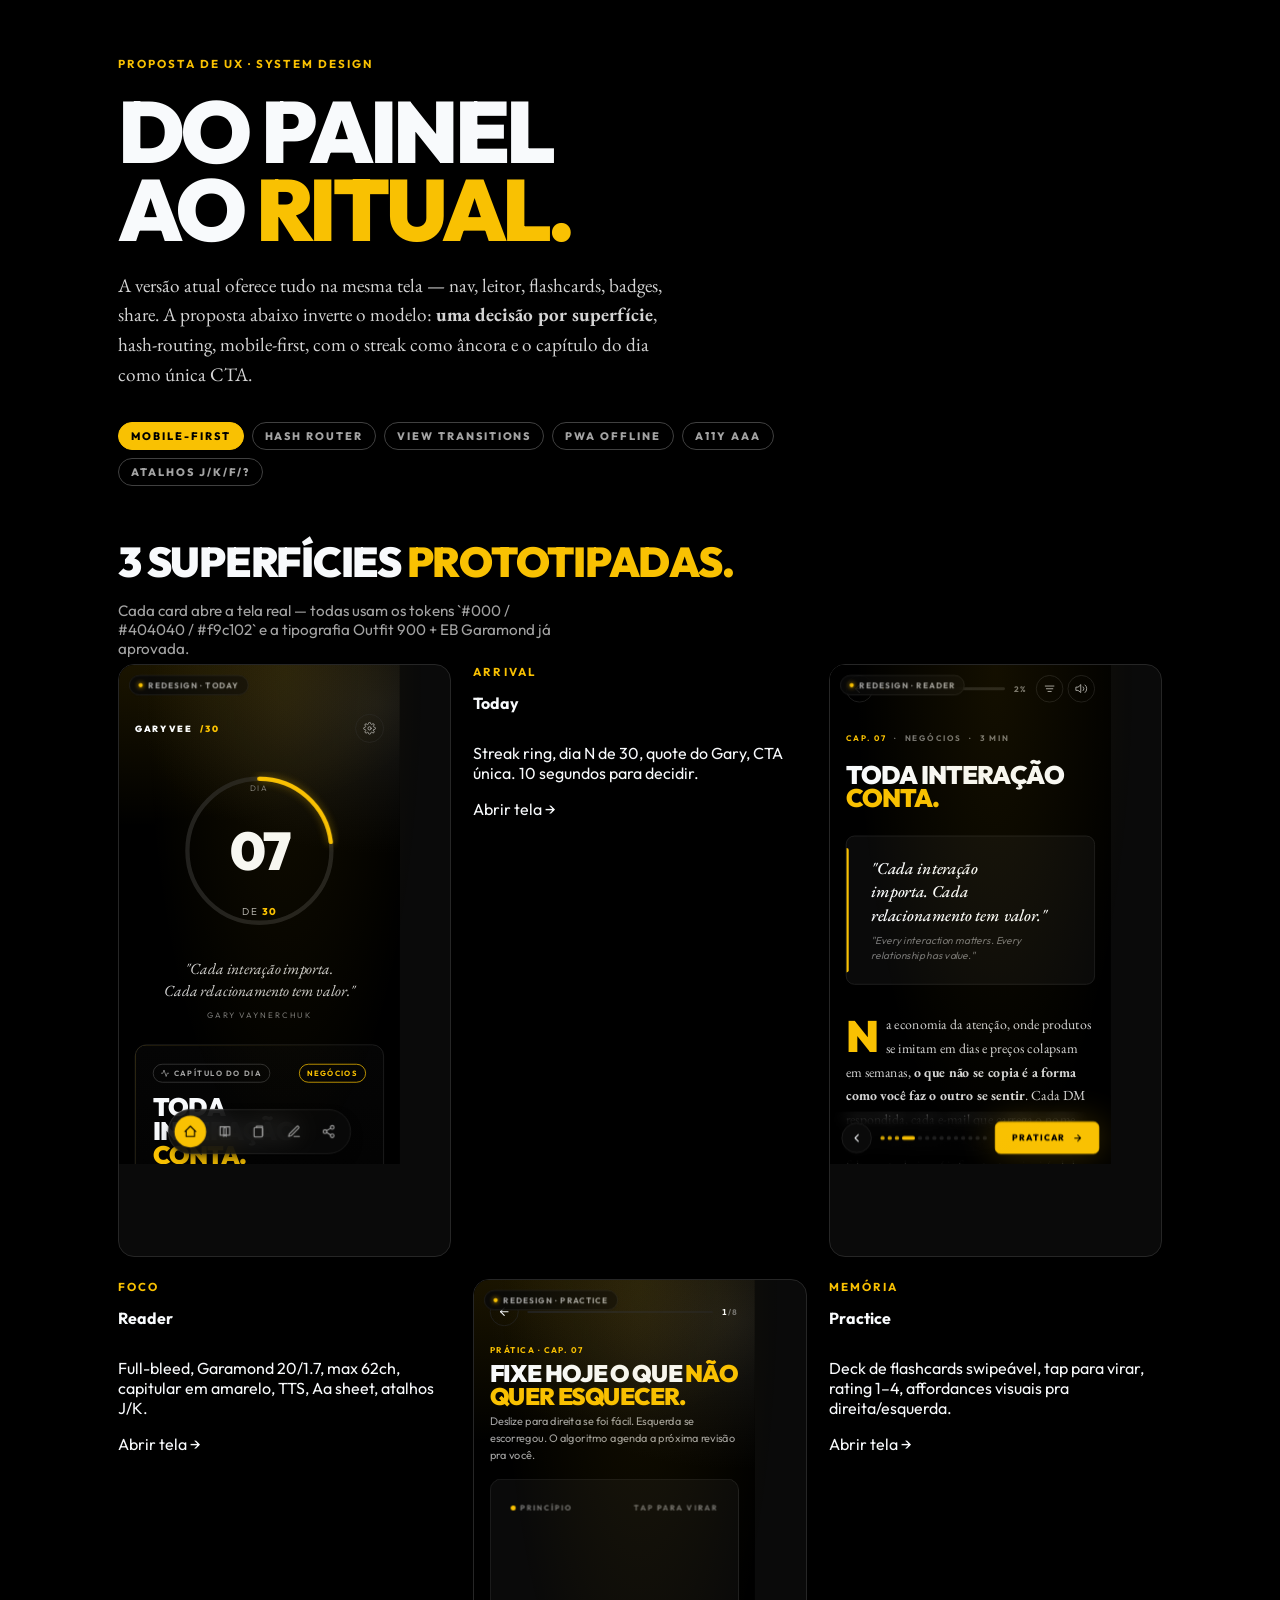
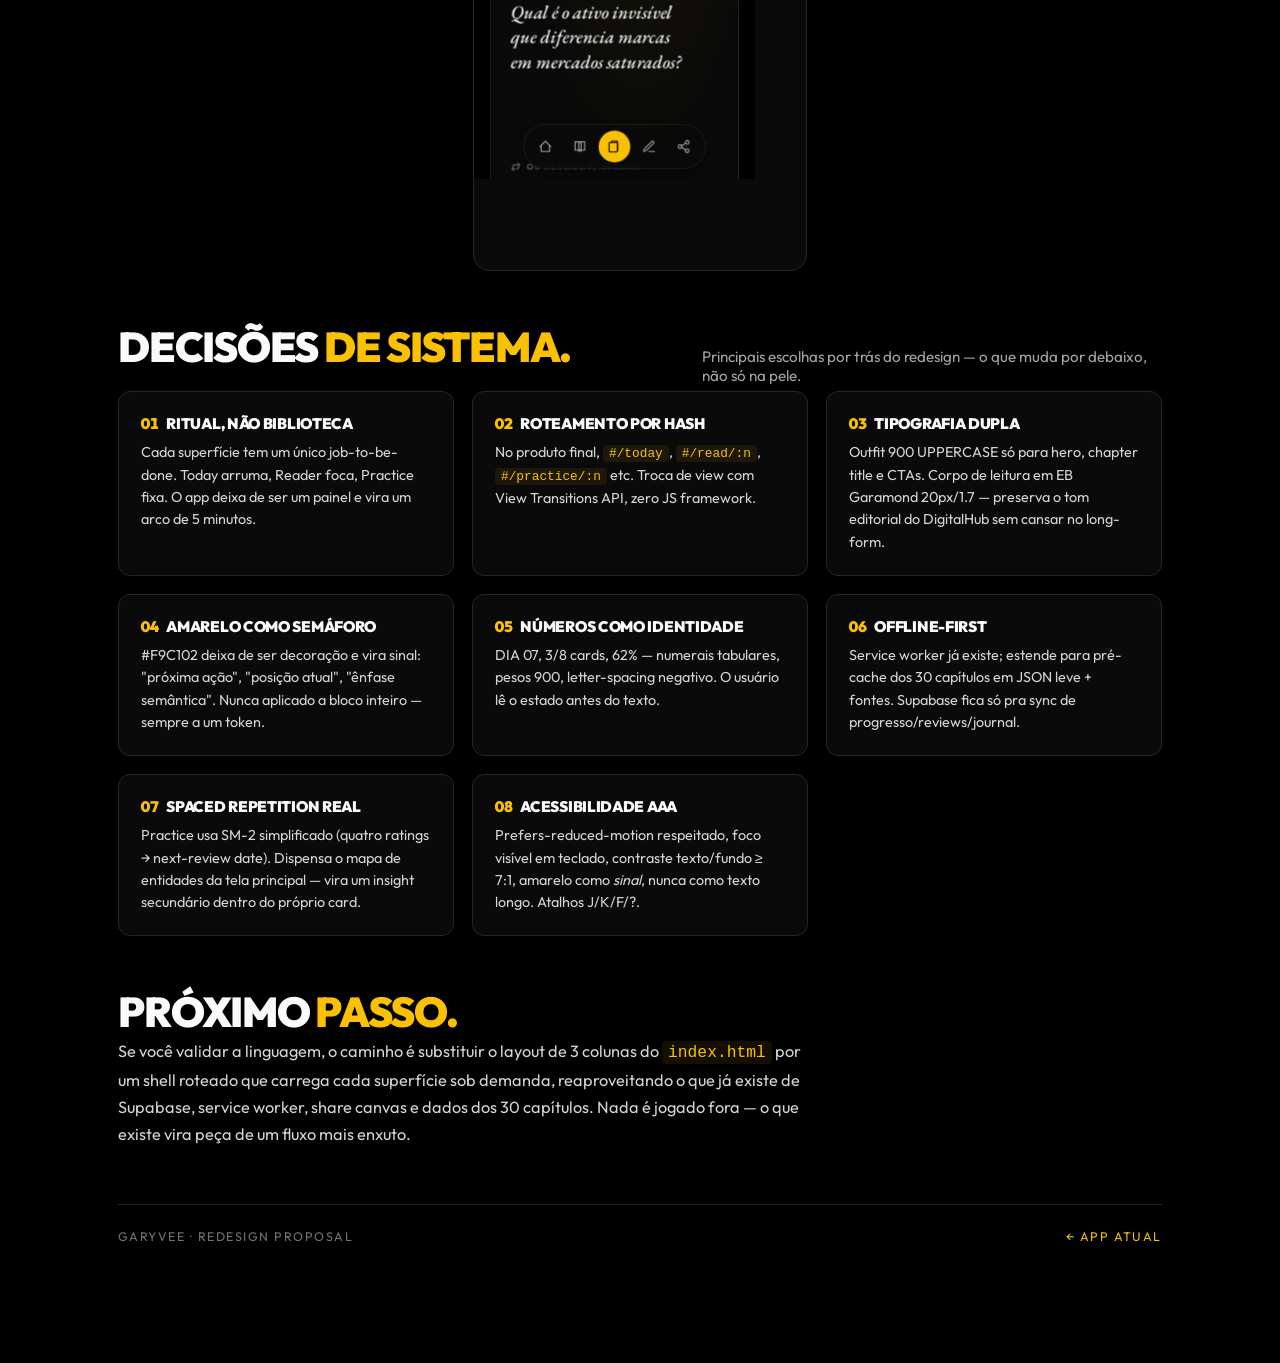
==== redesign/index.html @ ade8a3ba "Add UX redesign prototypes: Today, Reader, Practice + hub Standalone prototype set under /redesign t" ====
<!DOCTYPE html>
<html lang="pt-BR">
<head>
  <meta charset="UTF-8" />
  <meta name="viewport" content="width=device-width, initial-scale=1.0, viewport-fit=cover" />
  <meta name="theme-color" content="#000000" />
  <title>Redesign · GaryVee</title>
  <link rel="preconnect" href="https://fonts.googleapis.com" />
  <link rel="preconnect" href="https://fonts.gstatic.com" crossorigin />
  <link href="https://fonts.googleapis.com/css2?family=EB+Garamond:ital,wght@0,500;0,600;0,700;1,500&family=Outfit:wght@400;500;600;700;800;900&display=swap" rel="stylesheet" />
  <link rel="stylesheet" href="./tokens.css" />
  <style>
    .wrap {
      position: relative;
      z-index: 1;
      max-width: 1100px;
      margin: 0 auto;
      padding: calc(var(--safe-top) + 56px) 28px 120px;
      display: grid;
      gap: 56px;
    }

    .hero {
      display: grid;
      gap: 22px;
      max-width: 760px;
    }

    .hero h1 {
      font-family: var(--font-sans);
      font-weight: 900;
      text-transform: uppercase;
      letter-spacing: -0.04em;
      line-height: 0.9;
      margin: 0;
      font-size: clamp(2.6rem, 8vw, 5.4rem);
      text-wrap: balance;
    }

    .hero h1 .accent { color: var(--rmm-yellow); }

    .hero p {
      margin: 0;
      font-family: var(--font-serif);
      font-size: 1.2rem;
      line-height: 1.55;
      color: var(--rmm-text-dim);
      max-width: 62ch;
    }

    .meta-strip {
      display: flex;
      flex-wrap: wrap;
      gap: 8px;
      margin-top: 10px;
    }

    .meta-strip .tag {
      font-size: 0.68rem;
      letter-spacing: 0.18em;
      text-transform: uppercase;
      font-weight: 800;
      padding: 6px 12px;
      border-radius: var(--radius-pill);
      border: 1px solid var(--rmm-border-strong);
      color: var(--rmm-muted);
    }

    .meta-strip .tag.yellow {
      color: #000;
      background: var(--rmm-yellow);
      border-color: var(--rmm-yellow);
    }

    .section-head {
      display: flex;
      align-items: baseline;
      justify-content: space-between;
      gap: 20px;
      flex-wrap: wrap;
      margin-bottom: 6px;
    }

    .section-head h2 {
      font-family: var(--font-sans);
      font-weight: 900;
      text-transform: uppercase;
      letter-spacing: -0.03em;
      line-height: 0.95;
      margin: 0;
      font-size: clamp(1.8rem, 4vw, 2.6rem);
    }

    .section-head h2 .accent { color: var(--rmm-yellow); }

    .section-head p {
      margin: 0;
      color: var(--rmm-muted);
      font-size: 0.95rem;
      max-width: 46ch;
    }

    .preview-grid {
      display: grid;
      grid-template-columns: repeat(auto-fit, minmax(280px, 1fr));
      gap: 22px;
    }

    .preview {
      display: grid;
      gap: 14px;
      color: inherit;
      transition: transform 200ms var(--ease-out);
    }

    .preview:hover { transform: translateY(-4px); }

    .frame {
      position: relative;
      aspect-ratio: 9 / 16;
      background: var(--rmm-surface);
      border: 1px solid var(--rmm-border);
      border-radius: var(--radius-lg);
      overflow: hidden;
      box-shadow: var(--shadow-md);
    }

    .frame::after {
      content: '';
      position: absolute;
      inset: 0;
      background: radial-gradient(ellipse at top, rgba(249, 193, 2, 0.08), transparent 60%);
      pointer-events: none;
    }

    .frame iframe {
      width: 390px;
      height: calc(390px * 16 / 9);
      border: 0;
      transform-origin: top left;
      transform: scale(0.72);
      pointer-events: none;
    }

    .preview .caption {
      display: grid;
      gap: 4px;
    }

    .preview .caption .eyebrow { font-size: 0.66rem; }

    .preview .caption strong {
      font-family: var(--font-sans);
      font-weight: 900;
      text-transform: uppercase;
      letter-spacing: -0.02em;
      font-size: 1.1rem;
      line-height: 1.1;
    }

    .preview .caption p {
      margin: 0;
      color: var(--rmm-muted);
      font-size: 0.88rem;
      line-height: 1.5;
    }

    .preview .caption a {
      justify-self: start;
      margin-top: 6px;
      font-size: 0.72rem;
      font-weight: 800;
      letter-spacing: 0.16em;
      text-transform: uppercase;
      color: var(--rmm-yellow);
      display: inline-flex;
      align-items: center;
      gap: 6px;
    }

    /* system notes */
    .notes {
      display: grid;
      grid-template-columns: repeat(auto-fit, minmax(260px, 1fr));
      gap: 18px;
    }

    .note {
      padding: 22px;
      border-radius: var(--radius-md);
      border: 1px solid var(--rmm-border);
      background: var(--rmm-surface);
    }

    .note h3 {
      margin: 0 0 8px;
      font-family: var(--font-sans);
      font-weight: 900;
      text-transform: uppercase;
      letter-spacing: -0.02em;
      font-size: 0.95rem;
    }

    .note h3 .num {
      color: var(--rmm-yellow);
      margin-right: 8px;
      font-variant-numeric: tabular-nums;
    }

    .note p {
      margin: 0;
      font-size: 0.9rem;
      line-height: 1.55;
      color: var(--rmm-text-dim);
    }

    .note code {
      font-family: var(--font-mono);
      font-size: 0.8rem;
      color: var(--rmm-yellow);
      background: rgba(249, 193, 2, 0.08);
      padding: 1px 6px;
      border-radius: 4px;
    }

    footer.rd-foot {
      display: flex;
      justify-content: space-between;
      align-items: center;
      padding-top: 24px;
      border-top: 1px solid var(--rmm-border);
      font-size: 0.78rem;
      color: var(--rmm-subtle);
      letter-spacing: 0.12em;
      text-transform: uppercase;
    }

    footer.rd-foot a { color: var(--rmm-yellow); }

    @media (max-width: 520px) {
      .frame iframe { transform: scale(0.54); }
    }
  </style>
</head>
<body>
  <main class="wrap">
    <section class="hero">
      <span class="eyebrow">Proposta de UX · system design</span>
      <h1>Do painel ao <span class="accent">ritual.</span></h1>
      <p>
        A versão atual oferece tudo na mesma tela — nav, leitor, flashcards, badges, share.
        A proposta abaixo inverte o modelo: <strong>uma decisão por superfície</strong>, hash-routing,
        mobile-first, com o streak como âncora e o capítulo do dia como única CTA.
      </p>
      <div class="meta-strip">
        <span class="tag yellow">Mobile-first</span>
        <span class="tag">Hash router</span>
        <span class="tag">View Transitions</span>
        <span class="tag">PWA offline</span>
        <span class="tag">A11y AAA</span>
        <span class="tag">Atalhos J/K/F/?</span>
      </div>
    </section>

    <section>
      <div class="section-head">
        <h2>3 superfícies <span class="accent">prototipadas.</span></h2>
        <p>
          Cada card abre a tela real — todas usam os tokens `#000 / #404040 / #f9c102`
          e a tipografia Outfit 900 + EB Garamond já aprovada.
        </p>
      </div>
      <div class="preview-grid">
        <a class="preview" href="./today.html">
          <div class="frame">
            <iframe title="Today preview" src="./today.html" loading="lazy" scrolling="no"></iframe>
          </div>
          <div class="caption">
            <span class="eyebrow">Arrival</span>
            <strong>Today</strong>
            <p>Streak ring, dia N de 30, quote do Gary, CTA única. 10 segundos para decidir.</p>
            <a href="./today.html">Abrir tela →</a>
          </div>
        </a>

        <a class="preview" href="./reader.html">
          <div class="frame">
            <iframe title="Reader preview" src="./reader.html" loading="lazy" scrolling="no"></iframe>
          </div>
          <div class="caption">
            <span class="eyebrow">Foco</span>
            <strong>Reader</strong>
            <p>Full-bleed, Garamond 20/1.7, max 62ch, capitular em amarelo, TTS, Aa sheet, atalhos J/K.</p>
            <a href="./reader.html">Abrir tela →</a>
          </div>
        </a>

        <a class="preview" href="./practice.html">
          <div class="frame">
            <iframe title="Practice preview" src="./practice.html" loading="lazy" scrolling="no"></iframe>
          </div>
          <div class="caption">
            <span class="eyebrow">Memória</span>
            <strong>Practice</strong>
            <p>Deck de flashcards swipeável, tap para virar, rating 1–4, affordances visuais pra direita/esquerda.</p>
            <a href="./practice.html">Abrir tela →</a>
          </div>
        </a>
      </div>
    </section>

    <section>
      <div class="section-head">
        <h2>Decisões <span class="accent">de sistema.</span></h2>
        <p>Principais escolhas por trás do redesign — o que muda por debaixo, não só na pele.</p>
      </div>
      <div class="notes">
        <div class="note">
          <h3><span class="num">01</span>Ritual, não biblioteca</h3>
          <p>Cada superfície tem um único job-to-be-done. Today arruma, Reader foca, Practice fixa. O app deixa de ser um painel e vira um arco de 5 minutos.</p>
        </div>
        <div class="note">
          <h3><span class="num">02</span>Roteamento por hash</h3>
          <p>No produto final, <code>#/today</code>, <code>#/read/:n</code>, <code>#/practice/:n</code> etc. Troca de view com View Transitions API, zero JS framework.</p>
        </div>
        <div class="note">
          <h3><span class="num">03</span>Tipografia dupla</h3>
          <p>Outfit 900 UPPERCASE só para hero, chapter title e CTAs. Corpo de leitura em EB Garamond 20px/1.7 — preserva o tom editorial do DigitalHub sem cansar no long-form.</p>
        </div>
        <div class="note">
          <h3><span class="num">04</span>Amarelo como semáforo</h3>
          <p>#F9C102 deixa de ser decoração e vira sinal: "próxima ação", "posição atual", "ênfase semântica". Nunca aplicado a bloco inteiro — sempre a um token.</p>
        </div>
        <div class="note">
          <h3><span class="num">05</span>Números como identidade</h3>
          <p>DIA 07, 3/8 cards, 62% — numerais tabulares, pesos 900, letter-spacing negativo. O usuário lê o estado antes do texto.</p>
        </div>
        <div class="note">
          <h3><span class="num">06</span>Offline-first</h3>
          <p>Service worker já existe; estende para pré-cache dos 30 capítulos em JSON leve + fontes. Supabase fica só pra sync de progresso/reviews/journal.</p>
        </div>
        <div class="note">
          <h3><span class="num">07</span>Spaced repetition real</h3>
          <p>Practice usa SM-2 simplificado (quatro ratings → next-review date). Dispensa o mapa de entidades da tela principal — vira um insight secundário dentro do próprio card.</p>
        </div>
        <div class="note">
          <h3><span class="num">08</span>Acessibilidade AAA</h3>
          <p>Prefers-reduced-motion respeitado, foco visível em teclado, contraste texto/fundo ≥ 7:1, amarelo como <em>sinal</em>, nunca como texto longo. Atalhos J/K/F/?.</p>
        </div>
      </div>
    </section>

    <section>
      <div class="section-head">
        <h2>Próximo <span class="accent">passo.</span></h2>
      </div>
      <p style="margin: 0; color: var(--rmm-text-dim); line-height: 1.65; font-size: 1.02rem; max-width: 64ch;">
        Se você validar a linguagem, o caminho é substituir o layout de 3 colunas do <code style="font-family: var(--font-mono); color: var(--rmm-yellow); background: rgba(249,193,2,0.08); padding: 2px 6px; border-radius: 4px;">index.html</code> por um shell roteado que carrega cada superfície sob demanda, reaproveitando o que já existe de Supabase, service worker, share canvas e dados dos 30 capítulos. Nada é jogado fora — o que existe vira peça de um fluxo mais enxuto.
      </p>
    </section>

    <footer class="rd-foot">
      <span>GaryVee · Redesign proposal</span>
      <a href="../index.html">← app atual</a>
    </footer>
  </main>
</body>
</html>
---- redesign/tokens.css ----
/*
 * Redesign tokens — inherited from the DigitalHub design system already
 * applied in index.html, restated here so each prototype file in this
 * folder is self-contained and can be opened directly.
 */

:root {
  --safe-top: env(safe-area-inset-top, 0px);
  --safe-right: env(safe-area-inset-right, 0px);
  --safe-bottom: env(safe-area-inset-bottom, 0px);
  --safe-left: env(safe-area-inset-left, 0px);

  --font-sans: 'Outfit', 'Inter', -apple-system, BlinkMacSystemFont, 'Segoe UI', sans-serif;
  --font-serif: 'EB Garamond', Georgia, serif;
  --font-mono: ui-monospace, SFMono-Regular, Menlo, Monaco, Consolas, monospace;

  --rmm-bg: #000000;
  --rmm-surface: #0a0a0a;
  --rmm-surface-2: #141414;
  --rmm-surface-3: #1f1f1f;
  --rmm-border: #262626;
  --rmm-border-strong: #404040;
  --rmm-text: #f8fafc;
  --rmm-text-dim: #d4d4d4;
  --rmm-muted: #a3a3a3;
  --rmm-subtle: #737373;
  --rmm-yellow: #f9c102;
  --rmm-yellow-dim: #d1a302;
  --rmm-ok: #22c55e;
  --rmm-warn: #f59e0b;
  --rmm-error: #ef4444;

  --radius-sm: 0.5rem;
  --radius-md: 0.75rem;
  --radius-lg: 1rem;
  --radius-xl: 1.5rem;
  --radius-pill: 999px;

  --shadow-sm: 0 1px 3px rgba(0, 0, 0, 0.4), 0 1px 2px -1px rgba(0, 0, 0, 0.4);
  --shadow-md: 0 10px 20px -6px rgba(0, 0, 0, 0.55), 0 4px 8px -4px rgba(0, 0, 0, 0.45);
  --shadow-lg: 0 24px 48px -12px rgba(0, 0, 0, 0.7);
  --glow-yellow: 0 0 48px rgba(249, 193, 2, 0.25);

  --ease-out: cubic-bezier(0.16, 1, 0.3, 1);
  --ease-in-out: cubic-bezier(0.65, 0, 0.35, 1);
}

*,
*::before,
*::after {
  box-sizing: border-box;
}

html,
body {
  margin: 0;
  padding: 0;
  min-height: 100%;
  background: var(--rmm-bg);
  color: var(--rmm-text);
  font-family: var(--font-sans);
  -webkit-font-smoothing: antialiased;
  -moz-osx-font-smoothing: grayscale;
  text-rendering: optimizeLegibility;
}

button {
  font: inherit;
  color: inherit;
  background: none;
  border: 0;
  padding: 0;
  cursor: pointer;
}

a {
  color: inherit;
  text-decoration: none;
}

::selection {
  background: var(--rmm-yellow);
  color: #000;
}

/* ---------- typography primitives ---------- */

.eyebrow {
  display: inline-block;
  font-family: var(--font-sans);
  font-weight: 700;
  font-size: 0.72rem;
  letter-spacing: 0.18em;
  text-transform: uppercase;
  color: var(--rmm-yellow);
}

.eyebrow.mute {
  color: var(--rmm-subtle);
}

.headline {
  font-family: var(--font-sans);
  font-weight: 900;
  text-transform: uppercase;
  letter-spacing: -0.03em;
  line-height: 0.92;
  text-wrap: balance;
  margin: 0;
}

.headline .accent {
  color: var(--rmm-yellow);
}

.headline .mute {
  color: color-mix(in srgb, var(--rmm-muted) 80%, transparent);
}

.number-display {
  font-family: var(--font-sans);
  font-weight: 900;
  letter-spacing: -0.05em;
  font-variant-numeric: tabular-nums;
  line-height: 0.85;
}

.serif {
  font-family: var(--font-serif);
  font-weight: 500;
}

/* ---------- button primitives ---------- */

.btn {
  display: inline-flex;
  align-items: center;
  justify-content: center;
  gap: 10px;
  font-family: var(--font-sans);
  font-weight: 800;
  font-size: 0.82rem;
  letter-spacing: 0.14em;
  text-transform: uppercase;
  padding: 14px 22px;
  border-radius: var(--radius-sm);
  border: 1px solid var(--rmm-border-strong);
  color: var(--rmm-text);
  background: transparent;
  transition: transform 160ms var(--ease-out), background 160ms var(--ease-out),
    border-color 160ms var(--ease-out), color 160ms var(--ease-out);
}

.btn:hover {
  border-color: var(--rmm-text);
}

.btn:active {
  transform: scale(0.98);
}

.btn-primary {
  background: var(--rmm-yellow);
  border-color: var(--rmm-yellow);
  color: #000;
  box-shadow: var(--glow-yellow);
}

.btn-primary:hover {
  background: #ffd02a;
  border-color: #ffd02a;
}

.btn-ghost {
  border-color: transparent;
  padding-inline: 10px;
}

.btn-ghost:hover {
  color: var(--rmm-yellow);
  border-color: transparent;
}

/* ---------- page shell / bottom nav ---------- */

.page {
  min-height: 100vh;
  min-height: 100dvh;
  padding-bottom: calc(72px + var(--safe-bottom));
  position: relative;
  overflow-x: hidden;
}

.page::before {
  content: '';
  position: fixed;
  inset: 0;
  pointer-events: none;
  z-index: 0;
  background:
    radial-gradient(720px 420px at 12% -5%, rgba(249, 193, 2, 0.12), transparent 62%),
    radial-gradient(560px 360px at 92% 8%, rgba(64, 64, 64, 0.35), transparent 60%);
}

.bottom-nav {
  position: fixed;
  left: 50%;
  bottom: calc(var(--safe-bottom) + 14px);
  transform: translateX(-50%);
  z-index: 50;
  display: flex;
  gap: 4px;
  padding: 8px;
  background: rgba(10, 10, 10, 0.85);
  border: 1px solid var(--rmm-border);
  border-radius: var(--radius-pill);
  backdrop-filter: blur(16px);
  -webkit-backdrop-filter: blur(16px);
  box-shadow: var(--shadow-md);
}

.bottom-nav a {
  display: inline-flex;
  align-items: center;
  justify-content: center;
  width: 44px;
  height: 44px;
  border-radius: var(--radius-pill);
  color: var(--rmm-muted);
  transition: background 160ms var(--ease-out), color 160ms var(--ease-out);
}

.bottom-nav a:hover {
  color: var(--rmm-text);
}

.bottom-nav a.active {
  background: var(--rmm-yellow);
  color: #000;
}

.bottom-nav svg {
  width: 20px;
  height: 20px;
  stroke-width: 1.8;
}

/* ---------- prototype header ---------- */

.proto-label {
  position: fixed;
  top: calc(var(--safe-top) + 14px);
  left: 14px;
  z-index: 60;
  display: inline-flex;
  align-items: center;
  gap: 8px;
  padding: 6px 12px;
  border-radius: var(--radius-pill);
  background: rgba(10, 10, 10, 0.85);
  border: 1px solid var(--rmm-border);
  backdrop-filter: blur(16px);
  -webkit-backdrop-filter: blur(16px);
  font-size: 0.7rem;
  font-weight: 700;
  letter-spacing: 0.14em;
  text-transform: uppercase;
  color: var(--rmm-muted);
}

.proto-label .dot {
  width: 6px;
  height: 6px;
  border-radius: 50%;
  background: var(--rmm-yellow);
  box-shadow: 0 0 8px var(--rmm-yellow);
}
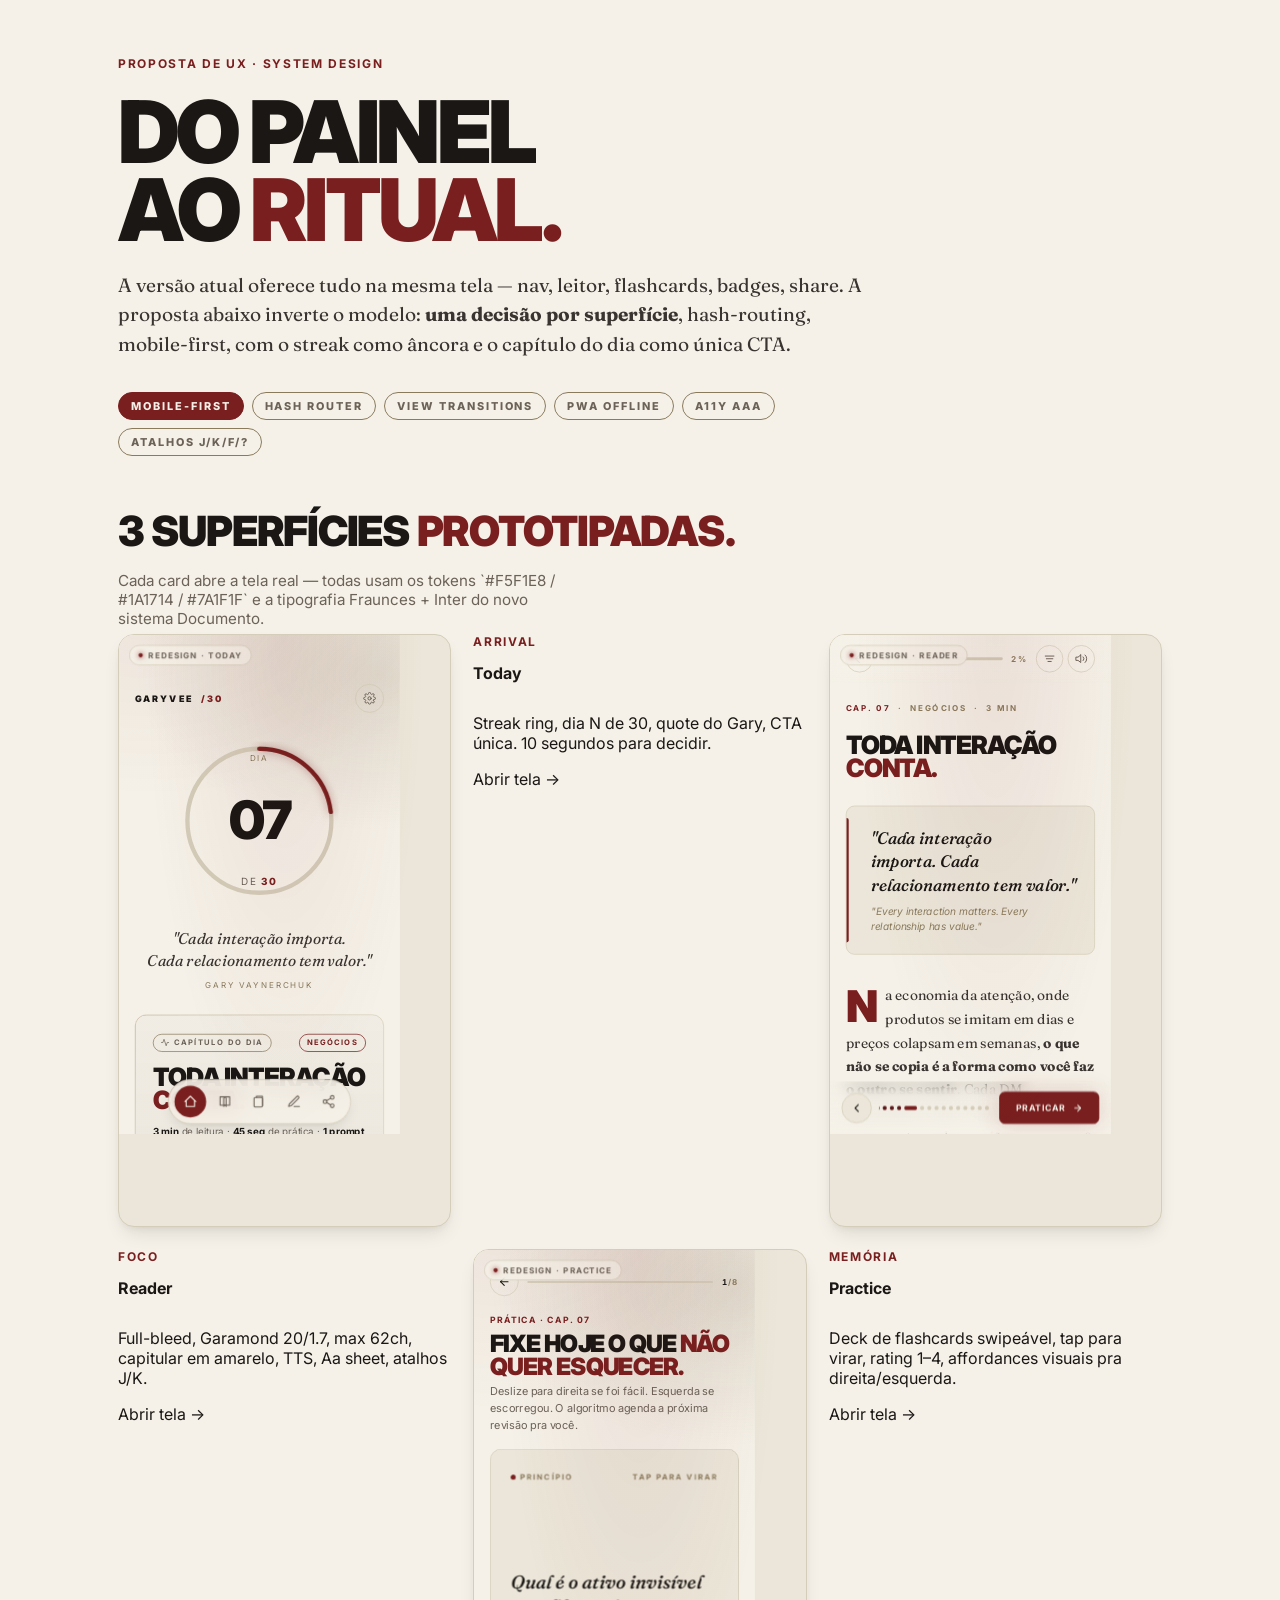
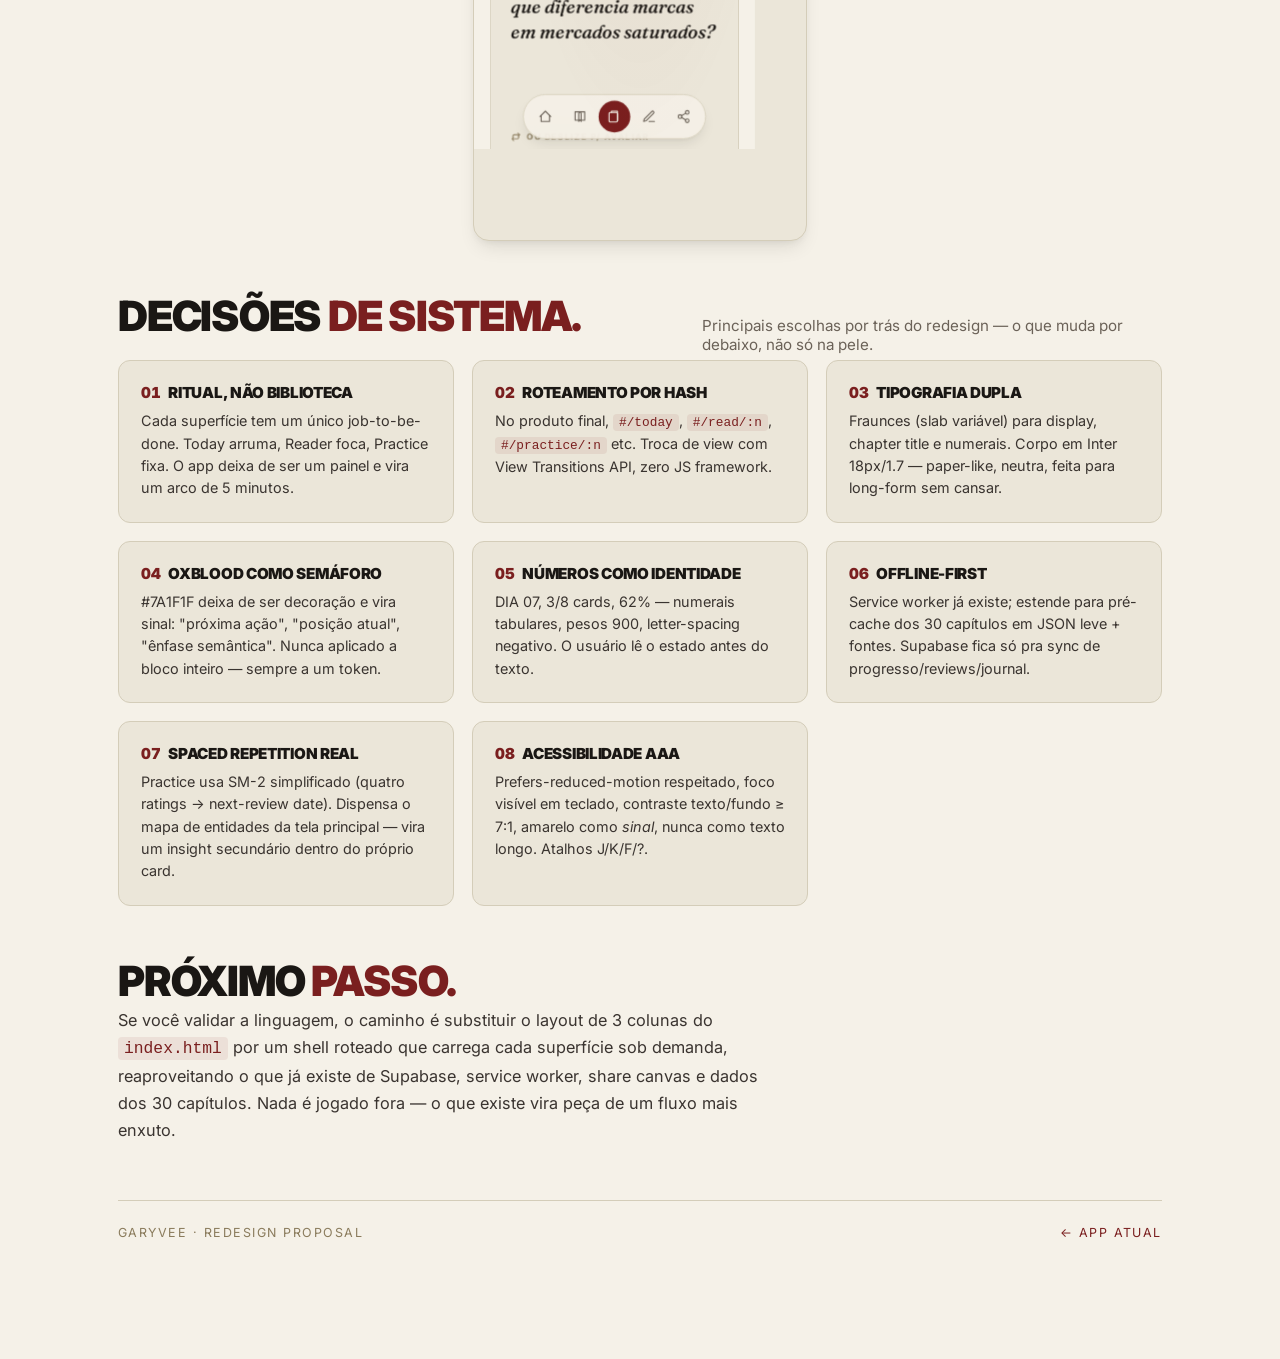
==== commit 20fc1ffe: "New design system: "Documento" (cream + oxblood + Fraunces × Inter) Full reset of the visual languag" ====
--- a/redesign/index.html
+++ b/redesign/index.html
@@ -3,11 +3,11 @@
 <head>
   <meta charset="UTF-8" />
   <meta name="viewport" content="width=device-width, initial-scale=1.0, viewport-fit=cover" />
-  <meta name="theme-color" content="#000000" />
+  <meta name="theme-color" content="#F5F1E8" />
   <title>Redesign · GaryVee</title>
   <link rel="preconnect" href="https://fonts.googleapis.com" />
   <link rel="preconnect" href="https://fonts.gstatic.com" crossorigin />
-  <link href="https://fonts.googleapis.com/css2?family=EB+Garamond:ital,wght@0,500;0,600;0,700;1,500&family=Outfit:wght@400;500;600;700;800;900&display=swap" rel="stylesheet" />
+  <link href="https://fonts.googleapis.com/css2?family=Fraunces:ital,opsz,wght@0,9..144,400;0,9..144,500;0,9..144,600;0,9..144,700;0,9..144,800;0,9..144,900;1,9..144,500;1,9..144,700&family=Inter:wght@400;500;600;700;800&display=swap" rel="stylesheet" />
   <link rel="stylesheet" href="./tokens.css" />
   <style>
     .wrap {
@@ -67,7 +67,7 @@
     }
 
     .meta-strip .tag.yellow {
-      color: #000;
+      color: #F5F1E8;
       background: var(--rmm-yellow);
       border-color: var(--rmm-yellow);
     }
@@ -129,7 +129,7 @@
       content: '';
       position: absolute;
       inset: 0;
-      background: radial-gradient(ellipse at top, rgba(249, 193, 2, 0.08), transparent 60%);
+      background: radial-gradient(ellipse at top, rgba(122, 31, 31, 0.08), transparent 60%);
       pointer-events: none;
     }
 
@@ -218,7 +218,7 @@
       font-family: var(--font-mono);
       font-size: 0.8rem;
       color: var(--rmm-yellow);
-      background: rgba(249, 193, 2, 0.08);
+      background: rgba(122, 31, 31, 0.08);
       padding: 1px 6px;
       border-radius: 4px;
     }
@@ -266,8 +266,8 @@
       <div class="section-head">
         <h2>3 superfícies <span class="accent">prototipadas.</span></h2>
         <p>
-          Cada card abre a tela real — todas usam os tokens `#000 / #404040 / #f9c102`
-          e a tipografia Outfit 900 + EB Garamond já aprovada.
+          Cada card abre a tela real — todas usam os tokens `#F5F1E8 / #1A1714 / #7A1F1F`
+          e a tipografia Fraunces + Inter do novo sistema Documento.
         </p>
       </div>
       <div class="preview-grid">
@@ -325,11 +325,11 @@
         </div>
         <div class="note">
           <h3><span class="num">03</span>Tipografia dupla</h3>
-          <p>Outfit 900 UPPERCASE só para hero, chapter title e CTAs. Corpo de leitura em EB Garamond 20px/1.7 — preserva o tom editorial do DigitalHub sem cansar no long-form.</p>
-        </div>
-        <div class="note">
-          <h3><span class="num">04</span>Amarelo como semáforo</h3>
-          <p>#F9C102 deixa de ser decoração e vira sinal: "próxima ação", "posição atual", "ênfase semântica". Nunca aplicado a bloco inteiro — sempre a um token.</p>
+          <p>Fraunces (slab variável) para display, chapter title e numerais. Corpo em Inter 18px/1.7 — paper-like, neutra, feita para long-form sem cansar.</p>
+        </div>
+        <div class="note">
+          <h3><span class="num">04</span>Oxblood como semáforo</h3>
+          <p>#7A1F1F deixa de ser decoração e vira sinal: "próxima ação", "posição atual", "ênfase semântica". Nunca aplicado a bloco inteiro — sempre a um token.</p>
         </div>
         <div class="note">
           <h3><span class="num">05</span>Números como identidade</h3>
@@ -355,7 +355,7 @@
         <h2>Próximo <span class="accent">passo.</span></h2>
       </div>
       <p style="margin: 0; color: var(--rmm-text-dim); line-height: 1.65; font-size: 1.02rem; max-width: 64ch;">
-        Se você validar a linguagem, o caminho é substituir o layout de 3 colunas do <code style="font-family: var(--font-mono); color: var(--rmm-yellow); background: rgba(249,193,2,0.08); padding: 2px 6px; border-radius: 4px;">index.html</code> por um shell roteado que carrega cada superfície sob demanda, reaproveitando o que já existe de Supabase, service worker, share canvas e dados dos 30 capítulos. Nada é jogado fora — o que existe vira peça de um fluxo mais enxuto.
+        Se você validar a linguagem, o caminho é substituir o layout de 3 colunas do <code style="font-family: var(--font-mono); color: var(--rmm-yellow); background: rgba(122,31,31,0.08); padding: 2px 6px; border-radius: 4px;">index.html</code> por um shell roteado que carrega cada superfície sob demanda, reaproveitando o que já existe de Supabase, service worker, share canvas e dados dos 30 capítulos. Nada é jogado fora — o que existe vira peça de um fluxo mais enxuto.
       </p>
     </section>
 
--- a/redesign/tokens.css
+++ b/redesign/tokens.css
@@ -10,25 +10,60 @@
   --safe-bottom: env(safe-area-inset-bottom, 0px);
   --safe-left: env(safe-area-inset-left, 0px);
 
-  --font-sans: 'Outfit', 'Inter', -apple-system, BlinkMacSystemFont, 'Segoe UI', sans-serif;
-  --font-serif: 'EB Garamond', Georgia, serif;
+  --font-sans: 'Inter', -apple-system, BlinkMacSystemFont, 'Segoe UI', sans-serif;
+  --font-serif: 'Fraunces', 'Times New Roman', Georgia, serif;
   --font-mono: ui-monospace, SFMono-Regular, Menlo, Monaco, Consolas, monospace;
 
-  --rmm-bg: #000000;
-  --rmm-surface: #0a0a0a;
-  --rmm-surface-2: #141414;
-  --rmm-surface-3: #1f1f1f;
-  --rmm-border: #262626;
-  --rmm-border-strong: #404040;
-  --rmm-text: #f8fafc;
-  --rmm-text-dim: #d4d4d4;
-  --rmm-muted: #a3a3a3;
-  --rmm-subtle: #737373;
-  --rmm-yellow: #f9c102;
-  --rmm-yellow-dim: #d1a302;
-  --rmm-ok: #22c55e;
-  --rmm-warn: #f59e0b;
-  --rmm-error: #ef4444;
+  /* Documento — Fraunces display + Inter UI/body */
+  --font-display: var(--font-serif);
+  --font-ui: var(--font-sans);
+  --font-numeric: var(--font-serif);
+  --font-body: var(--font-sans);
+  --font-quote: var(--font-serif);
+
+  /* Type scale */
+  --fs-xs: 0.75rem;
+  --fs-sm: 0.85rem;
+  --fs-base: 1rem;
+  --fs-md: 1.1rem;
+  --fs-lg: 1.3rem;
+  --fs-xl: clamp(1.5rem, 2.5vw, 2rem);
+  --fs-2xl: clamp(1.8rem, 3.5vw, 2.6rem);
+  --fs-display: clamp(2.2rem, 5.5vw, 4rem);
+
+  /* Weight scale */
+  --fw-body: 500;
+  --fw-emph: 600;
+  --fw-ui: 700;
+  --fw-strong: 800;
+  --fw-display: 900;
+
+  /* Tracking */
+  --ls-tight: -0.03em;
+  --ls-normal: 0;
+  --ls-wide: 0.08em;
+  --ls-widest: 0.14em;
+
+  /* Line height */
+  --lh-display: 0.95;
+  --lh-ui: 1.25;
+  --lh-body: 1.7;
+
+  --rmm-bg: #F5F1E8;
+  --rmm-surface: #EBE6D9;
+  --rmm-surface-2: #E2DCCC;
+  --rmm-surface-3: #D4CDB9;
+  --rmm-border: #D4CDB9;
+  --rmm-border-strong: #8A7B5C;
+  --rmm-text: #1A1714;
+  --rmm-text-dim: #3A3430;
+  --rmm-muted: #6B6258;
+  --rmm-subtle: #8A7B5C;
+  --rmm-yellow: #7A1F1F;
+  --rmm-yellow-dim: #5C1818;
+  --rmm-ok: #2F7A3D;
+  --rmm-warn: #B45309;
+  --rmm-error: #7A1F1F;
 
   --radius-sm: 0.5rem;
   --radius-md: 0.75rem;
@@ -36,10 +71,10 @@
   --radius-xl: 1.5rem;
   --radius-pill: 999px;
 
-  --shadow-sm: 0 1px 3px rgba(0, 0, 0, 0.4), 0 1px 2px -1px rgba(0, 0, 0, 0.4);
-  --shadow-md: 0 10px 20px -6px rgba(0, 0, 0, 0.55), 0 4px 8px -4px rgba(0, 0, 0, 0.45);
-  --shadow-lg: 0 24px 48px -12px rgba(0, 0, 0, 0.7);
-  --glow-yellow: 0 0 48px rgba(249, 193, 2, 0.25);
+  --shadow-sm: 0 1px 2px rgba(26, 23, 20, 0.06);
+  --shadow-md: 0 10px 20px -6px rgba(26, 23, 20, 0.12), 0 4px 8px -4px rgba(26, 23, 20, 0.08);
+  --shadow-lg: 0 24px 48px -12px rgba(26, 23, 20, 0.18);
+  --glow-yellow: 0 0 32px rgba(122, 31, 31, 0.18);
 
   --ease-out: cubic-bezier(0.16, 1, 0.3, 1);
   --ease-in-out: cubic-bezier(0.65, 0, 0.35, 1);
@@ -80,17 +115,17 @@
 
 ::selection {
   background: var(--rmm-yellow);
-  color: #000;
+  color: #F5F1E8;
 }
 
 /* ---------- typography primitives ---------- */
 
 .eyebrow {
   display: inline-block;
-  font-family: var(--font-sans);
-  font-weight: 700;
-  font-size: 0.72rem;
-  letter-spacing: 0.18em;
+  font-family: var(--font-ui);
+  font-weight: var(--fw-ui);
+  font-size: var(--fs-xs);
+  letter-spacing: var(--ls-widest);
   text-transform: uppercase;
   color: var(--rmm-yellow);
 }
@@ -100,11 +135,11 @@
 }
 
 .headline {
-  font-family: var(--font-sans);
-  font-weight: 900;
+  font-family: var(--font-display);
+  font-weight: var(--fw-display);
   text-transform: uppercase;
-  letter-spacing: -0.03em;
-  line-height: 0.92;
+  letter-spacing: var(--ls-tight);
+  line-height: var(--lh-display);
   text-wrap: balance;
   margin: 0;
 }
@@ -118,16 +153,16 @@
 }
 
 .number-display {
-  font-family: var(--font-sans);
-  font-weight: 900;
-  letter-spacing: -0.05em;
+  font-family: var(--font-numeric);
+  font-weight: var(--fw-display);
+  letter-spacing: var(--ls-tight);
   font-variant-numeric: tabular-nums;
-  line-height: 0.85;
+  line-height: var(--lh-display);
 }
 
 .serif {
-  font-family: var(--font-serif);
-  font-weight: 500;
+  font-family: var(--font-body);
+  font-weight: var(--fw-body);
 }
 
 /* ---------- button primitives ---------- */
@@ -137,10 +172,10 @@
   align-items: center;
   justify-content: center;
   gap: 10px;
-  font-family: var(--font-sans);
-  font-weight: 800;
-  font-size: 0.82rem;
-  letter-spacing: 0.14em;
+  font-family: var(--font-ui);
+  font-weight: var(--fw-ui);
+  font-size: var(--fs-sm);
+  letter-spacing: var(--ls-wide);
   text-transform: uppercase;
   padding: 14px 22px;
   border-radius: var(--radius-sm);
@@ -162,7 +197,7 @@
 .btn-primary {
   background: var(--rmm-yellow);
   border-color: var(--rmm-yellow);
-  color: #000;
+  color: #F5F1E8;
   box-shadow: var(--glow-yellow);
 }
 
@@ -198,8 +233,8 @@
   pointer-events: none;
   z-index: 0;
   background:
-    radial-gradient(720px 420px at 12% -5%, rgba(249, 193, 2, 0.12), transparent 62%),
-    radial-gradient(560px 360px at 92% 8%, rgba(64, 64, 64, 0.35), transparent 60%);
+    radial-gradient(720px 420px at 12% -5%, rgba(122, 31, 31, 0.06), transparent 62%),
+    radial-gradient(560px 360px at 92% 8%, rgba(138, 123, 92, 0.18), transparent 60%);
 }
 
 .bottom-nav {
@@ -211,7 +246,7 @@
   display: flex;
   gap: 4px;
   padding: 8px;
-  background: rgba(10, 10, 10, 0.85);
+  background: rgba(245, 241, 232, 0.88);
   border: 1px solid var(--rmm-border);
   border-radius: var(--radius-pill);
   backdrop-filter: blur(16px);
@@ -236,7 +271,7 @@
 
 .bottom-nav a.active {
   background: var(--rmm-yellow);
-  color: #000;
+  color: #F5F1E8;
 }
 
 .bottom-nav svg {
@@ -257,7 +292,7 @@
   gap: 8px;
   padding: 6px 12px;
   border-radius: var(--radius-pill);
-  background: rgba(10, 10, 10, 0.85);
+  background: rgba(245, 241, 232, 0.88);
   border: 1px solid var(--rmm-border);
   backdrop-filter: blur(16px);
   -webkit-backdrop-filter: blur(16px);
